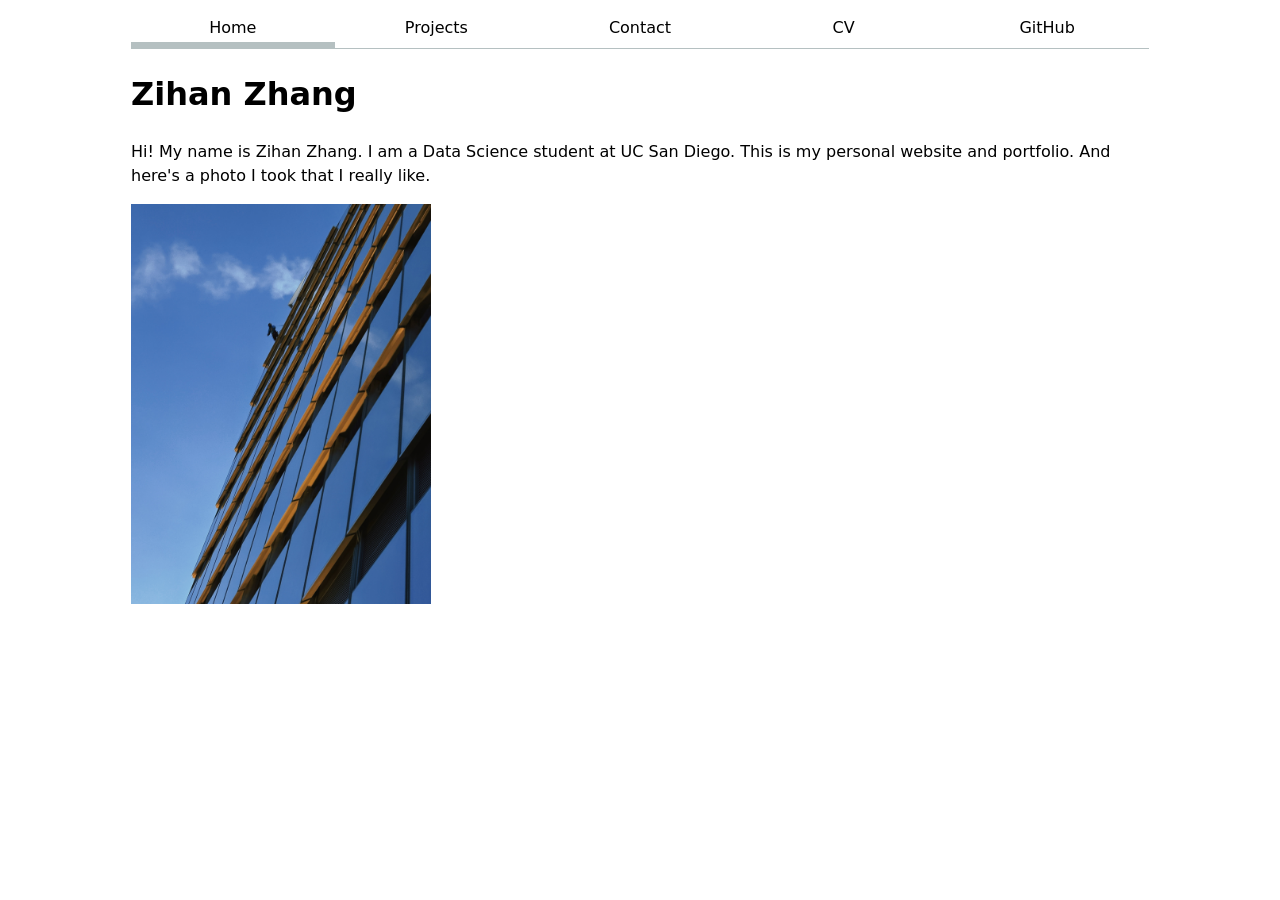
==== index.html @ de5dc535 "updated" ====
<!DOCTYPE html>
<html lang="en">
<head>
  <meta charset="UTF-8" />
  <meta name="viewport" content="width=device-width, initial-scale=1.0" />
  <title>Zihan Zhang: Personal site and portfolio</title>
  <link rel="stylesheet" href="style.css" />
</head>
<body>
  <nav>
    <a href="./" class="current">Home</a>
    <a href="projects/">Projects</a>
    <a href="contact/">Contact</a>
    <a href="cv/">CV</a>
    <a href="https://github.com/zaz003-cyber" target="_blank" rel="noopener noreferrer">GitHub</a>
  </nav>
  <h1>Zihan Zhang</h1>
  <p>
    Hi! My name is Zihan Zhang. I am a Data Science student at UC San Diego.
    This is my personal website and portfolio.

    And here's a photo I took that I really like.
  </p>

  <img src="images/IMG_6546.JPG" alt="A photo I took with my camera" width="300" />
</body>
</html>
---- style.css ----
body {
  font: 100%/1.5 system-ui;
  max-width: 100ch;
  margin-inline: auto;
  padding-inline: 1em;
}

html {
  --color-accent: oklch(65% 50% 0);
  accent-color: var(--color-accent);
}

nav {
  display: flex;
  margin-bottom: 1em;
  border-bottom: 1px solid oklch(80% 3% 200);
}

nav a {
  flex: 1;
  text-decoration: none;
  color: inherit;
  text-align: center;
  padding: 0.5em;
}

nav a.current {
  border-bottom: 0.4em solid oklch(80% 3% 200);
  padding-bottom: 0.1em;
}

nav a:hover {
  border-bottom: 0.4em solid var(--color-accent);
  background-color: oklch(from var(--color-accent) 95% 5% h);
}
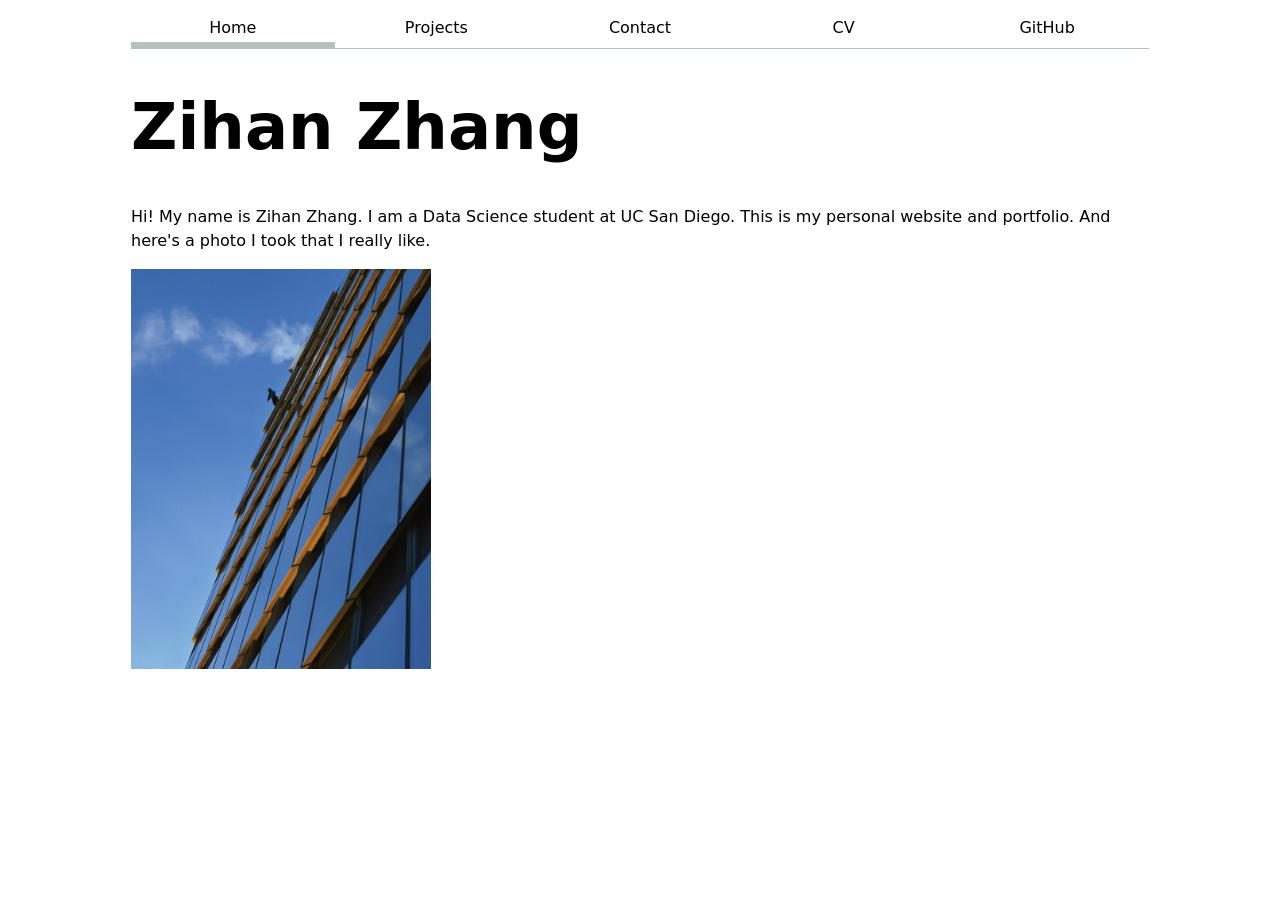
==== commit b2411f3b: "updated" ====
--- a/index.html
+++ b/index.html
@@ -5,6 +5,7 @@
   <meta name="viewport" content="width=device-width, initial-scale=1.0" />
   <title>Zihan Zhang: Personal site and portfolio</title>
   <link rel="stylesheet" href="style.css" />
+  <script type="module" src="global.js"></script>
 </head>
 <body>
   <nav>
--- a/style.css
+++ b/style.css
@@ -6,7 +6,7 @@
 }
 
 html {
-  --color-accent: oklch(65% 50% 0);
+  --color-accent: oklch(65.461% 0.11038 261.983);
   accent-color: var(--color-accent);
 }
 
@@ -32,4 +32,158 @@
 nav a:hover {
   border-bottom: 0.4em solid var(--color-accent);
   background-color: oklch(from var(--color-accent) 95% 5% h);
+}
+
+input,
+textarea,
+button {
+  font: inherit;
+}
+
+form {
+  display: grid;
+  grid-template-columns: auto 1fr;
+  gap: 1em;
+}
+
+form label {
+  display: grid;
+  grid-template-columns: subgrid;
+  grid-column: 1 / -1;
+  align-items: center;
+}
+
+form button {
+  grid-column: 1 / -1;
+  width: fit-content;
+}
+
+input,
+textarea {
+  box-sizing: border-box;
+  width: 100%;
+}
+
+.projects {
+  display: grid;
+  grid-template-columns: repeat(auto-fill, minmax(15em, 1fr));
+  gap: 1em;
+}
+
+.projects article {
+  display: grid;
+  grid-template-rows: subgrid;
+  grid-row: span 3;
+  gap: 1em;
+}
+
+.projects h2 {
+  margin: 0;
+}
+
+h1 {
+  font-size: 400%;
+}
+
+h1, h2, h3, h4, h5, h6 {
+  line-height: 1.1;
+  text-wrap: balance;
+}
+
+.cv-page h1 {
+  font-size: 3.2rem;
+  margin-bottom: 0.6em;
+}
+
+.cv-page section {
+  margin-block: 1.5em;
+  padding: 1.2em;
+  background: white;
+  border: 1px solid oklch(90% 3% 200);
+  border-radius: 0.75em;
+}
+
+.cv-page h2 {
+  margin: 0 0 0.6em 0;
+  padding-bottom: 0.2em;
+  border-bottom: 2px solid oklch(85% 3% 200);
+  color: var(--color-accent);
+}
+
+.cv-page h3 {
+  margin-bottom: 0.2em;
+}
+
+.cv-page article {
+  margin-block: 0.8em;
+}
+
+.cv-page p {
+  margin: 0.35em 0;
+}
+
+.cv-page ul {
+  margin: 0.5em 0 0 1.25em;
+}
+
+.cv-page section a {
+  color: var(--color-accent);
+}
+
+.cv-page time {
+  font-weight: 600;
+}
+
+.cv-page {
+  background: oklch(98% 0.01 240);
+}
+
+.cv-layout {
+  max-width: 90ch;
+  margin-inline: auto;
+}
+
+.cv-page h1 {
+  margin: 0.2em 0 0.6em 0;
+  letter-spacing: -0.03em;
+}
+
+.cv-page section {
+  margin-block: 1.1em;
+  padding: 1em 1.2em;
+  background: white;
+  border: 1px solid oklch(88% 0.02 240);
+  border-radius: 0.9em;
+  box-shadow: 0 6px 18px oklch(20% 0.02 240 / 0.06);
+}
+
+.cv-page h2 {
+  margin: 0 0 0.55em 0;
+  padding-bottom: 0.2em;
+  border-bottom: 2px solid oklch(90% 0.03 240);
+  color: var(--color-accent);
+  font-size: 1.25rem;
+}
+
+.cv-page h3 {
+  margin: 0 0 0.2em 0;
+  font-size: 1.05rem;
+}
+
+.cv-page p,
+.cv-page li {
+  line-height: 1.45;
+}
+
+.cv-page ul {
+  margin: 0.4em 0 0 1.25em;
+  padding-left: 0.5em;
+}
+
+.cv-page article + article {
+  margin-top: 0.9em;
+}
+
+.cv-page section:first-of-type {
+  margin-top: 0.5em;
 }
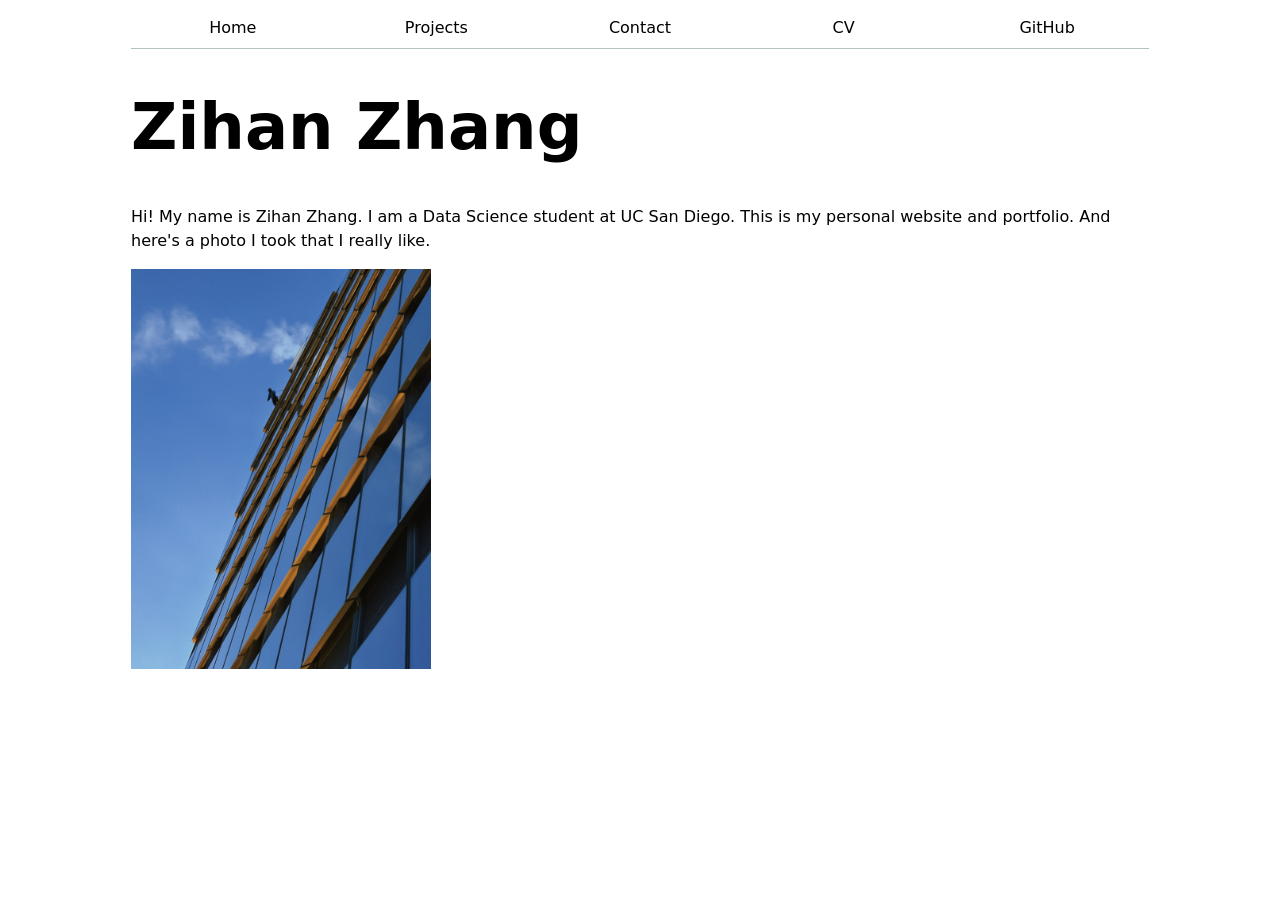
==== commit 978d4dac: "updated" ====
--- a/index.html
+++ b/index.html
@@ -9,7 +9,7 @@
 </head>
 <body>
   <nav>
-    <a href="./" class="current">Home</a>
+    <a href="./">Home</a>
     <a href="projects/">Projects</a>
     <a href="contact/">Contact</a>
     <a href="cv/">CV</a>
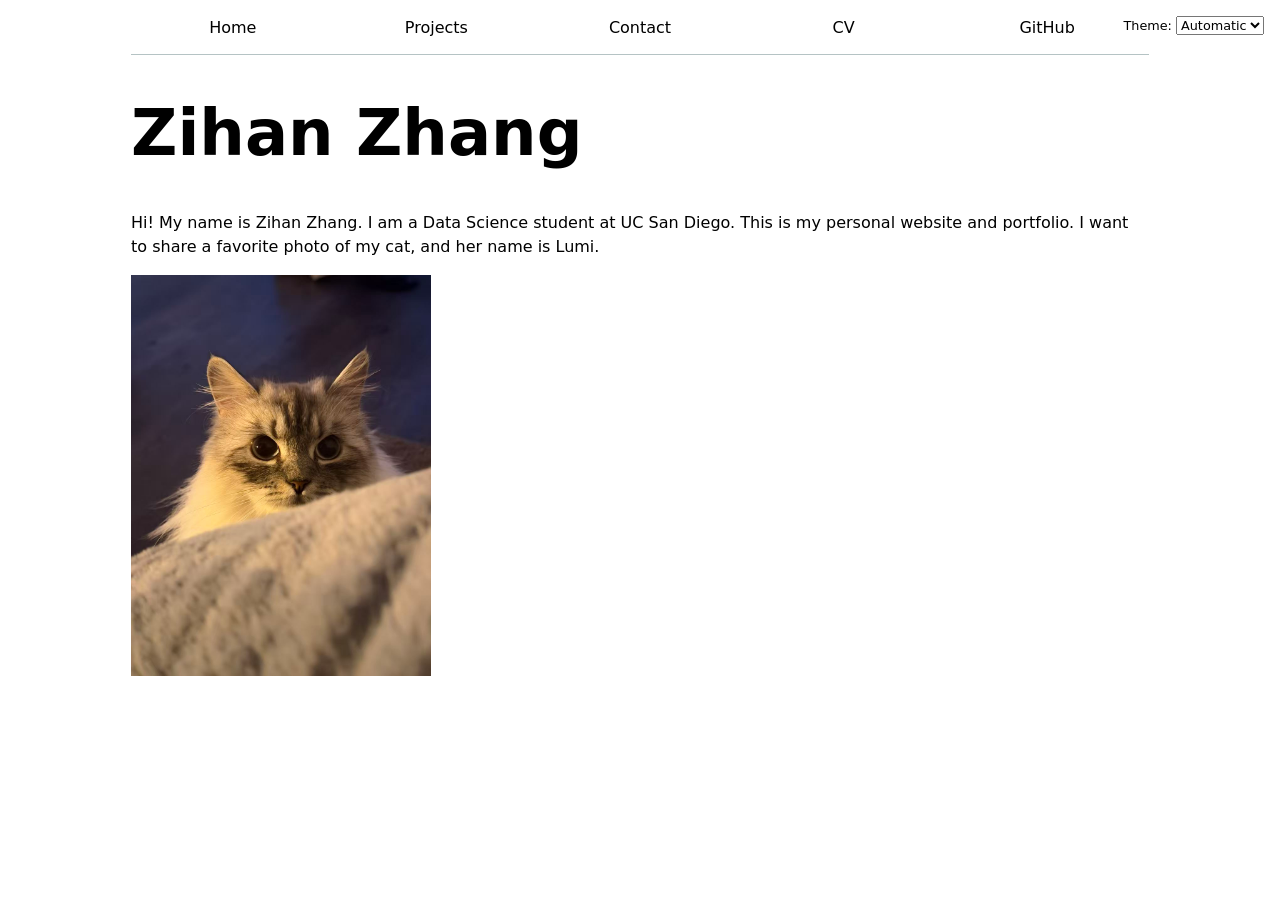
==== commit 5ff11e7c: "Update index.html" ====
--- a/index.html
+++ b/index.html
@@ -8,21 +8,14 @@
   <script type="module" src="global.js"></script>
 </head>
 <body>
-  <nav>
-    <a href="./">Home</a>
-    <a href="projects/">Projects</a>
-    <a href="contact/">Contact</a>
-    <a href="cv/">CV</a>
-    <a href="https://github.com/zaz003-cyber" target="_blank" rel="noopener noreferrer">GitHub</a>
-  </nav>
   <h1>Zihan Zhang</h1>
   <p>
     Hi! My name is Zihan Zhang. I am a Data Science student at UC San Diego.
     This is my personal website and portfolio.
 
-    And here's a photo I took that I really like.
+    I want to share a favorite photo of my cat, and her name is Lumi.
   </p>
 
-  <img src="images/IMG_6546.JPG" alt="A photo I took with my camera" width="300" />
+  <img src="images/20260417230639_1_205.jpg" alt="A photo I took with my camera" width="300" />
 </body>
 </html>
--- a/style.css
+++ b/style.css
@@ -8,12 +8,15 @@
 html {
   --color-accent: oklch(65.461% 0.11038 261.983);
   accent-color: var(--color-accent);
+  color-scheme: light dark;
 }
 
 nav {
+  --border-color: oklch(50% 10% 200 / 40%);
   display: flex;
   margin-bottom: 1em;
-  border-bottom: 1px solid oklch(80% 3% 200);
+  border-bottom: 1px solid var(--border-color);
+  align-items: stretch;
 }
 
 nav a {
@@ -22,16 +25,17 @@
   color: inherit;
   text-align: center;
   padding: 0.5em;
+  border-bottom: 0.4em solid transparent;
+  box-sizing: border-box;
 }
 
 nav a.current {
-  border-bottom: 0.4em solid oklch(80% 3% 200);
-  padding-bottom: 0.1em;
+  border-bottom-color: var(--border-color);
 }
 
 nav a:hover {
-  border-bottom: 0.4em solid var(--color-accent);
-  background-color: oklch(from var(--color-accent) 95% 5% h);
+  border-bottom-color: var(--color-accent);
+  background-color: color-mix(in oklch, var(--color-accent), canvas 85%);
 }
 
 input,
@@ -135,7 +139,8 @@
 }
 
 .cv-page {
-  background: oklch(98% 0.01 240);
+  background: canvas;
+  color: canvastext;
 }
 
 .cv-layout {
@@ -151,8 +156,9 @@
 .cv-page section {
   margin-block: 1.1em;
   padding: 1em 1.2em;
-  background: white;
-  border: 1px solid oklch(88% 0.02 240);
+  background: color-mix(in oklch, canvas 94%, canvastext 6%);
+  color: canvastext;
+  border: 1px solid color-mix(in oklch, canvastext 18%, canvas 82%);
   border-radius: 0.9em;
   box-shadow: 0 6px 18px oklch(20% 0.02 240 / 0.06);
 }
@@ -160,7 +166,7 @@
 .cv-page h2 {
   margin: 0 0 0.55em 0;
   padding-bottom: 0.2em;
-  border-bottom: 2px solid oklch(90% 0.03 240);
+  border-bottom: 2px solid color-mix(in oklch, canvastext 15%, canvas 85%);
   color: var(--color-accent);
   font-size: 1.25rem;
 }
@@ -186,4 +192,16 @@
 
 .cv-page section:first-of-type {
   margin-top: 0.5em;
+}
+
+.color-scheme {
+  position: absolute;
+  top: 1rem;
+  right: 1rem;
+  font-size: 80%;
+  font-family: inherit;
+}
+
+.color-scheme select {
+  font: inherit;
 }
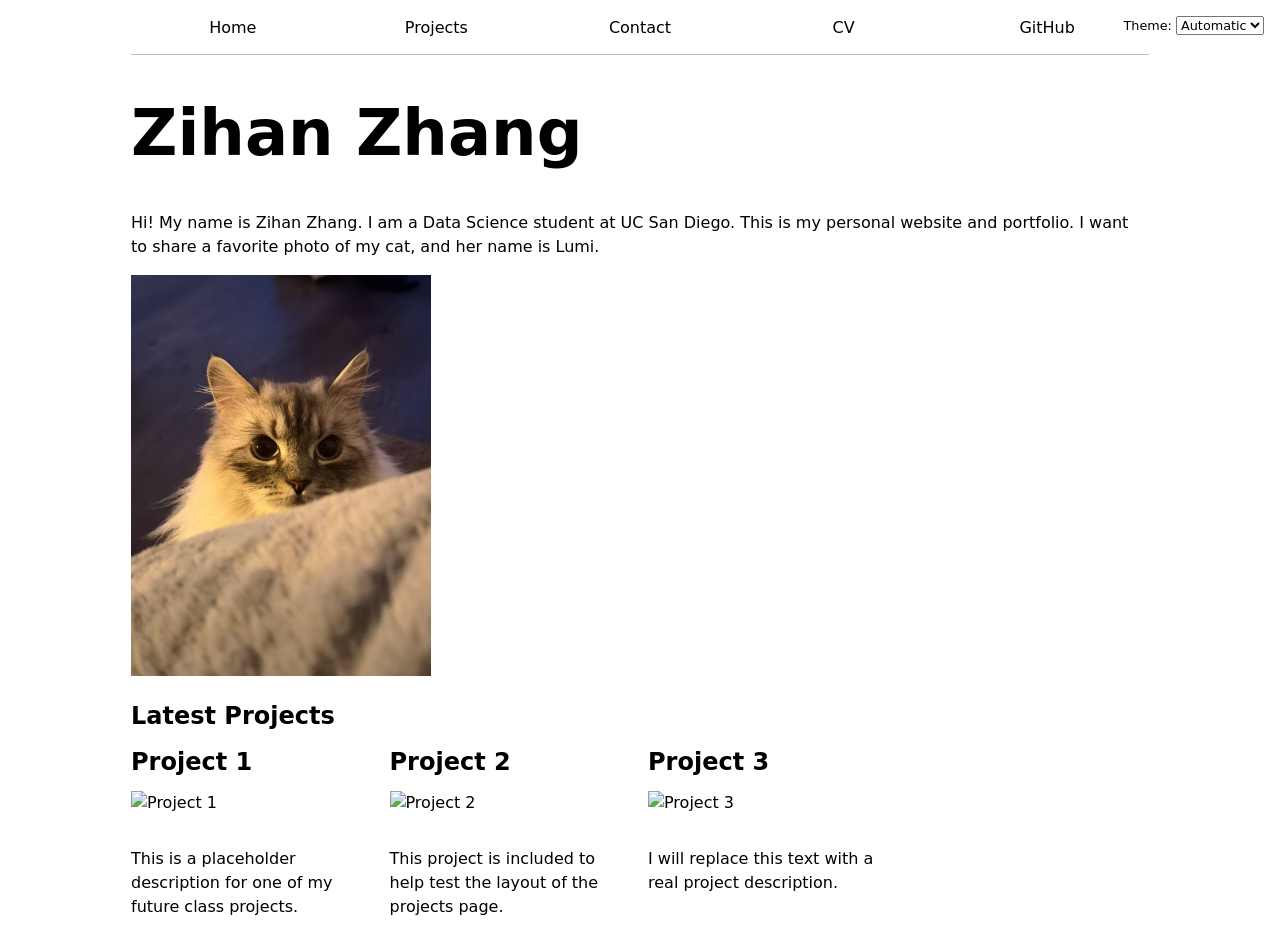
==== commit 47e8deb8: "updated" ====
--- a/index.html
+++ b/index.html
@@ -6,6 +6,7 @@
   <title>Zihan Zhang: Personal site and portfolio</title>
   <link rel="stylesheet" href="style.css" />
   <script type="module" src="global.js"></script>
+  <script type="module" src="index.js"></script>
 </head>
 <body>
   <h1>Zihan Zhang</h1>
@@ -17,5 +18,8 @@
   </p>
 
   <img src="images/20260417230639_1_205.jpg" alt="A photo I took with my camera" width="300" />
+
+  <h2>Latest Projects</h2>
+  <div class="projects"></div>
 </body>
 </html>
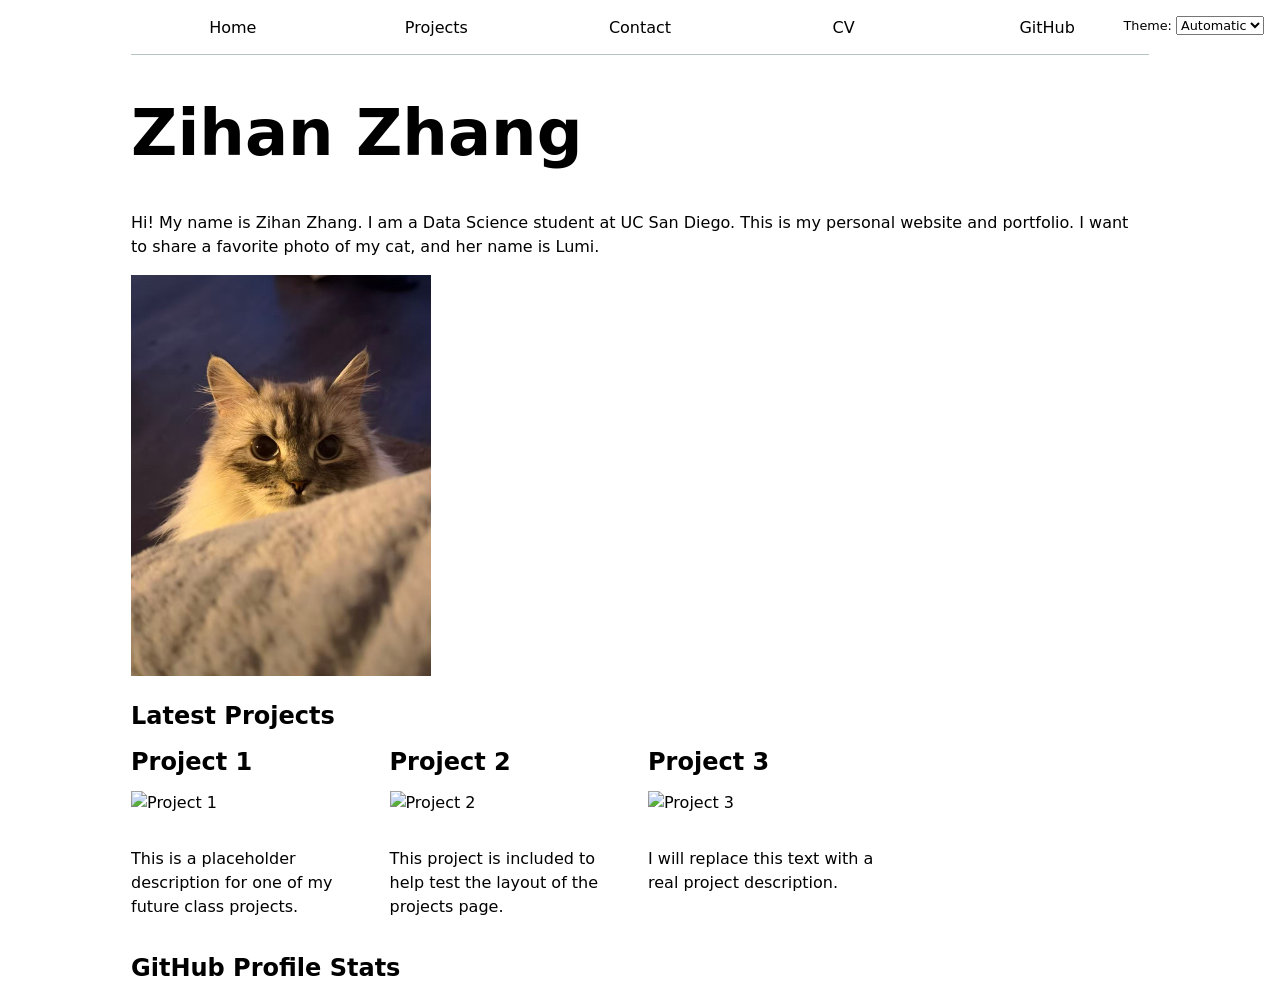
==== commit d7717740: "updated" ====
--- a/index.html
+++ b/index.html
@@ -21,5 +21,8 @@
 
   <h2>Latest Projects</h2>
   <div class="projects"></div>
+  
+  <h2>GitHub Profile Stats</h2>
+  <div id="profile-stats"></div>
 </body>
 </html>
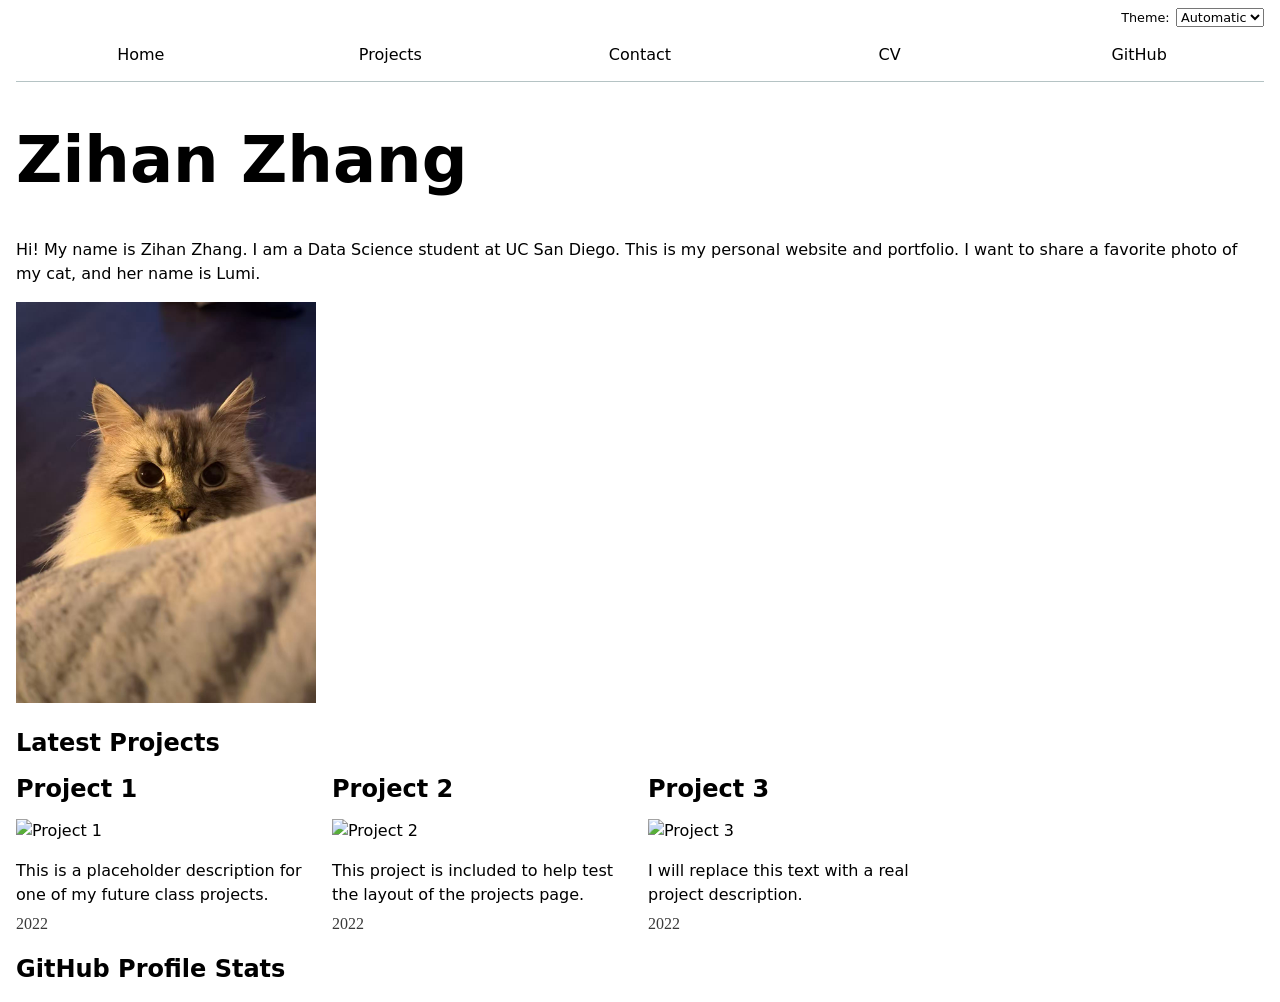
==== commit 7423dbb9: "Update index.html" ====
--- a/index.html
+++ b/index.html
@@ -3,7 +3,7 @@
 <head>
   <meta charset="UTF-8" />
   <meta name="viewport" content="width=device-width, initial-scale=1.0" />
-  <title>Zihan Zhang: Personal site and portfolio</title>
+  <title>Home</title>
   <link rel="stylesheet" href="style.css" />
   <script type="module" src="global.js"></script>
   <script type="module" src="index.js"></script>
--- a/style.css
+++ b/style.css
@@ -1,8 +1,9 @@
 body {
   font: 100%/1.5 system-ui;
-  max-width: 100ch;
+  max-width: 150ch;
   margin-inline: auto;
   padding-inline: 1em;
+  position: relative;
 }
 
 html {
@@ -38,9 +39,25 @@
   background-color: color-mix(in oklch, var(--color-accent), canvas 85%);
 }
 
+.color-scheme {
+  display: flex;
+  justify-content: flex-end;
+  align-items: center;
+  gap: 0.4rem;
+  font-size: 80%;
+  font-family: inherit;
+  margin-bottom: 0.5rem;
+  white-space: nowrap;
+}
+
+.color-scheme select {
+  font: inherit;
+}
+
 input,
 textarea,
-button {
+button,
+select {
   font: inherit;
 }
 
@@ -85,57 +102,24 @@
   margin: 0;
 }
 
+.projects img {
+  width: 100%;
+  height: auto;
+  display: block;
+}
+
 h1 {
   font-size: 400%;
 }
 
-h1, h2, h3, h4, h5, h6 {
+h1,
+h2,
+h3,
+h4,
+h5,
+h6 {
   line-height: 1.1;
   text-wrap: balance;
-}
-
-.cv-page h1 {
-  font-size: 3.2rem;
-  margin-bottom: 0.6em;
-}
-
-.cv-page section {
-  margin-block: 1.5em;
-  padding: 1.2em;
-  background: white;
-  border: 1px solid oklch(90% 3% 200);
-  border-radius: 0.75em;
-}
-
-.cv-page h2 {
-  margin: 0 0 0.6em 0;
-  padding-bottom: 0.2em;
-  border-bottom: 2px solid oklch(85% 3% 200);
-  color: var(--color-accent);
-}
-
-.cv-page h3 {
-  margin-bottom: 0.2em;
-}
-
-.cv-page article {
-  margin-block: 0.8em;
-}
-
-.cv-page p {
-  margin: 0.35em 0;
-}
-
-.cv-page ul {
-  margin: 0.5em 0 0 1.25em;
-}
-
-.cv-page section a {
-  color: var(--color-accent);
-}
-
-.cv-page time {
-  font-weight: 600;
 }
 
 .cv-page {
@@ -144,11 +128,12 @@
 }
 
 .cv-layout {
-  max-width: 90ch;
+  max-width: 130ch;
   margin-inline: auto;
 }
 
 .cv-page h1 {
+  font-size: 3.2rem;
   margin: 0.2em 0 0.6em 0;
   letter-spacing: -0.03em;
 }
@@ -186,6 +171,14 @@
   padding-left: 0.5em;
 }
 
+.cv-page section a {
+  color: var(--color-accent);
+}
+
+.cv-page time {
+  font-weight: 600;
+}
+
 .cv-page article + article {
   margin-top: 0.9em;
 }
@@ -194,14 +187,51 @@
   margin-top: 0.5em;
 }
 
-.color-scheme {
-  position: absolute;
-  top: 1rem;
-  right: 1rem;
-  font-size: 80%;
-  font-family: inherit;
-}
-
-.color-scheme select {
-  font: inherit;
+img {
+  max-width: 100%;
+}
+
+.github-stats {
+  display: grid;
+  grid-template-columns: repeat(auto-fit, minmax(12em, 1fr));
+  gap: 1rem;
+  margin: 0;
+  padding: 0;
+}
+
+.github-stats div {
+  background: color-mix(in oklch, canvas 94%, canvastext 6%);
+  border: 1px solid color-mix(in oklch, canvastext 18%, canvas 82%);
+  border-radius: 0.75rem;
+  padding: 1rem;
+}
+
+.github-stats dt {
+  font-weight: 700;
+  margin-bottom: 0.35rem;
+}
+
+.github-stats dd {
+  margin: 0;
+  font-size: 2rem;
+  font-weight: 700;
+}
+
+.projects-title {
+  margin-bottom: 0.5em;
+}
+
+.project-info {
+  display: grid;
+  gap: 0.35rem;
+}
+
+.project-info p {
+  margin: 0;
+}
+
+.project-year {
+  color: color-mix(in oklch, canvastext 65%, canvas 35%);
+  font-family: Baskerville, serif;
+  font-variant-numeric: oldstyle-nums;
 }
